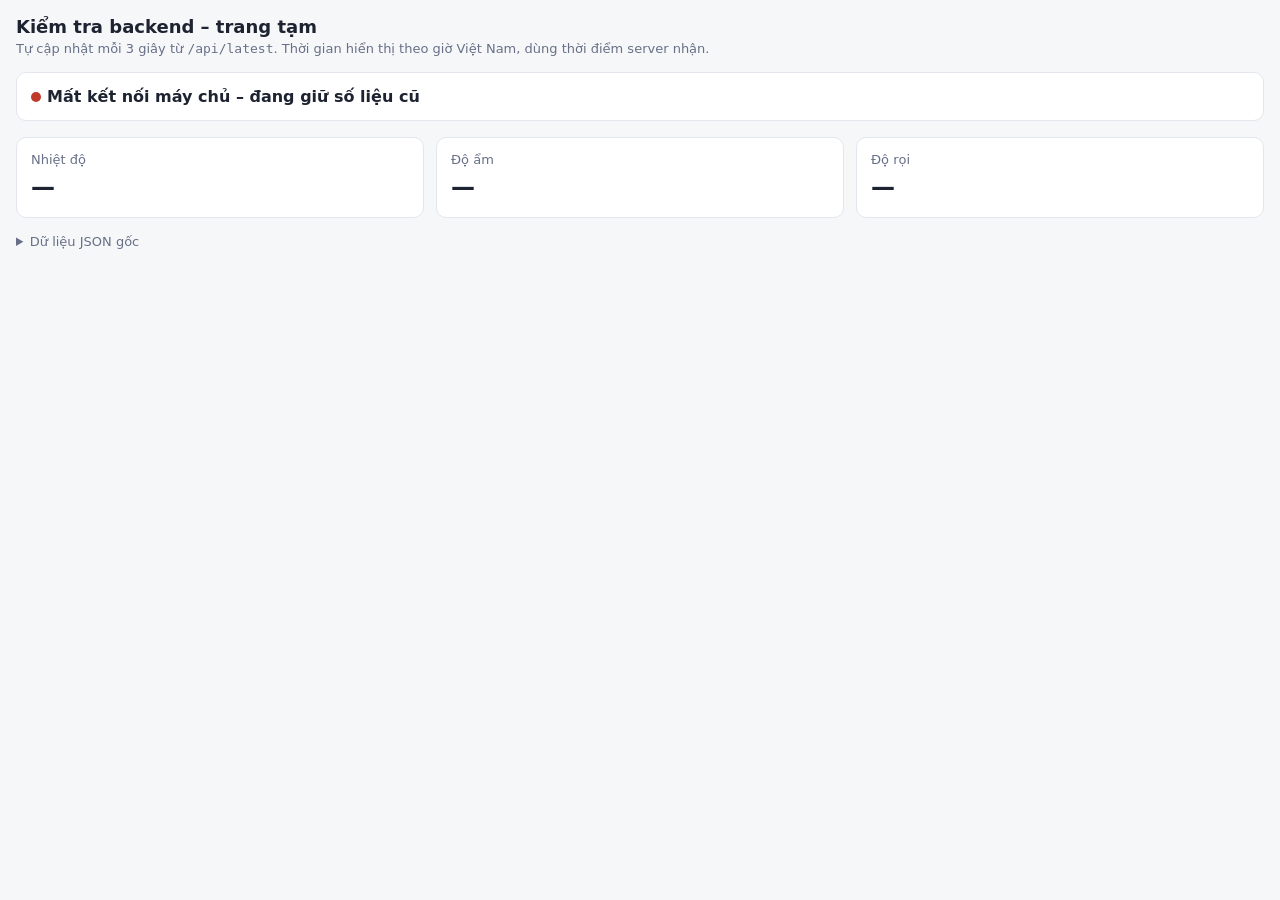
==== frontend/index.html @ 9804eb58 "Backend tuần 1: FastAPI + SQLite, API v1, thiết bị giả lập, test" ====
<!doctype html>
<html lang="vi">
<head>
<meta charset="utf-8">
<meta name="viewport" content="width=device-width, initial-scale=1">
<title>Kiểm tra backend</title>
<!-- TRANG TẠM do TV2 viết để thử API trên điện thoại (Ngày 6–7).
     TV3 thay toàn bộ thư mục frontend/ bằng giao diện chính thức. -->
<style>
  :root { --bg:#f6f7f9; --card:#fff; --ink:#1d2330; --muted:#677087; --ok:#1f8a4c; --bad:#c0392b; --line:#e3e6ec; }
  @media (prefers-color-scheme: dark) {
    :root { --bg:#14171d; --card:#1d222b; --ink:#e8ebf1; --muted:#9aa3b5; --line:#2c333f; }
  }
  * { box-sizing: border-box; }
  body { margin:0; padding:16px; font-family:system-ui,-apple-system,"Segoe UI",sans-serif; background:var(--bg); color:var(--ink); }
  h1 { font-size:18px; margin:0 0 4px; }
  .muted { color:var(--muted); font-size:13px; }
  .grid { display:grid; grid-template-columns:repeat(auto-fit,minmax(150px,1fr)); gap:12px; margin:16px 0; }
  .card { background:var(--card); border:1px solid var(--line); border-radius:10px; padding:14px; }
  .val { font-size:24px; white-space:nowrap; font-weight:600; margin:6px 0 2px; font-variant-numeric:tabular-nums; }
  .flag { font-size:12px; color:var(--muted); }
  .flag.bad { color:var(--bad); }
  .dot { display:inline-block; width:10px; height:10px; border-radius:50%; background:var(--muted); margin-right:6px; }
  .dot.on { background:var(--ok); } .dot.off { background:var(--bad); }
  pre { background:var(--card); border:1px solid var(--line); border-radius:10px; padding:12px; overflow:auto; font-size:12px; }
</style>
</head>
<body>
  <h1>Kiểm tra backend – trang tạm</h1>
  <div class="muted">Tự cập nhật mỗi 3 giây từ <code>/api/latest</code>. Thời gian hiển thị theo giờ Việt Nam, dùng thời điểm server nhận.</div>

  <div class="card" style="margin-top:16px">
    <span id="dot" class="dot"></span><strong id="status">Đang kết nối…</strong>
    <div class="muted" id="seen"></div>
  </div>

  <div class="grid">
    <div class="card"><div class="muted">Nhiệt độ</div><div class="val" id="t">—</div><div class="flag" id="tf"></div></div>
    <div class="card"><div class="muted">Độ ẩm</div><div class="val" id="h">—</div><div class="flag" id="hf"></div></div>
    <div class="card"><div class="muted">Độ rọi</div><div class="val" id="l">—</div><div class="flag" id="lf"></div></div>
  </div>

  <details><summary class="muted">Dữ liệu JSON gốc</summary><pre id="raw"></pre></details>

<script>
const fmtTime = iso => iso ? new Date(iso).toLocaleString("vi-VN", { timeZone: "Asia/Ho_Chi_Minh" }) : "—";
const show = (id, v, unit, flag) => {
  document.getElementById(id).textContent = v === null || v === undefined ? "—" : `${v} ${unit}`;
  const f = document.getElementById(id + "f");
  f.textContent = flag ? `cờ: ${flag}` : "";
  f.className = "flag" + (flag && flag !== "ok" ? " bad" : "");
};

async function refresh() {
  const dot = document.getElementById("dot"), status = document.getElementById("status");
  try {
    const res = await fetch("/api/latest", { cache: "no-store" });
    const data = await res.json();
    document.getElementById("raw").textContent = JSON.stringify(data, null, 2);
    const d = data.device, m = data.measurement;
    if (!d) { status.textContent = "Chưa có thiết bị nào gửi dữ liệu"; dot.className = "dot"; return; }
    dot.className = "dot " + (d.online ? "on" : "off");
    status.textContent = `${d.device_id}: ${d.online ? "online" : "OFFLINE"}`;
    document.getElementById("seen").textContent =
      `Nhận lần cuối ${fmtTime(d.last_seen_at)} (${d.seconds_since_last} s trước) · cấu hình v${data.config.version}, thiết bị đang dùng v${data.config.applied_version ?? "?"}`;
    if (m) {
      show("t", m.temperature, "°C", m.flags.temperature);
      show("h", m.humidity, "%RH", m.flags.humidity);
      show("l", m.lux, "lux", m.flags.lux);
    }
  } catch (e) {
    dot.className = "dot off";
    status.textContent = "Mất kết nối máy chủ – đang giữ số liệu cũ";
  }
}
refresh();
setInterval(refresh, 3000);
</script>
</body>
</html>
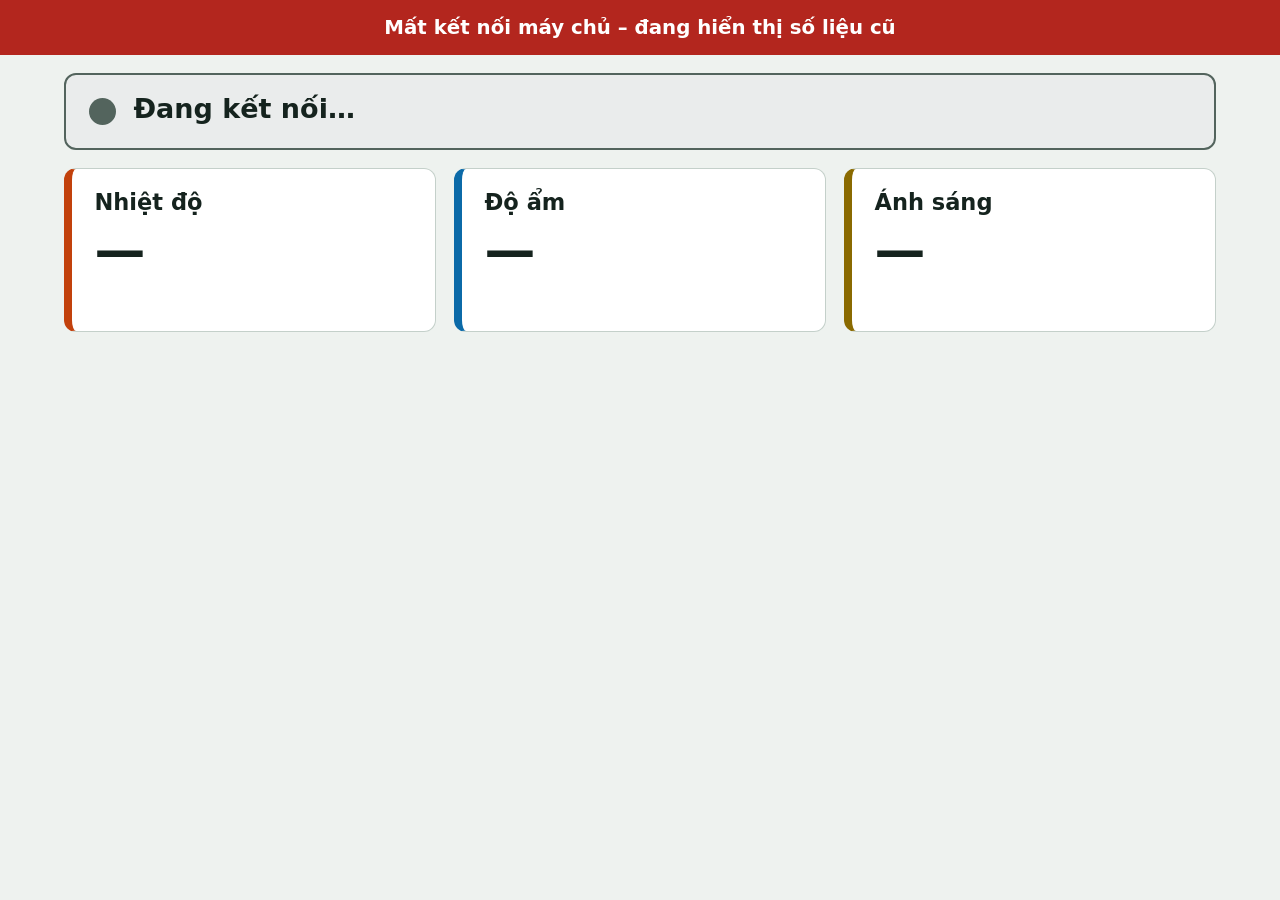
==== commit 4ff3a9cf: "fe: thêm style.css, app.js, thư mục vendor và tạo mới index.html" ====
--- a/frontend/index.html
+++ b/frontend/index.html
@@ -1,80 +1,28 @@
 <!doctype html>
 <html lang="vi">
 <head>
-<meta charset="utf-8">
-<meta name="viewport" content="width=device-width, initial-scale=1">
-<title>Kiểm tra backend</title>
-<!-- TRANG TẠM do TV2 viết để thử API trên điện thoại (Ngày 6–7).
-     TV3 thay toàn bộ thư mục frontend/ bằng giao diện chính thức. -->
-<style>
-  :root { --bg:#f6f7f9; --card:#fff; --ink:#1d2330; --muted:#677087; --ok:#1f8a4c; --bad:#c0392b; --line:#e3e6ec; }
-  @media (prefers-color-scheme: dark) {
-    :root { --bg:#14171d; --card:#1d222b; --ink:#e8ebf1; --muted:#9aa3b5; --line:#2c333f; }
-  }
-  * { box-sizing: border-box; }
-  body { margin:0; padding:16px; font-family:system-ui,-apple-system,"Segoe UI",sans-serif; background:var(--bg); color:var(--ink); }
-  h1 { font-size:18px; margin:0 0 4px; }
-  .muted { color:var(--muted); font-size:13px; }
-  .grid { display:grid; grid-template-columns:repeat(auto-fit,minmax(150px,1fr)); gap:12px; margin:16px 0; }
-  .card { background:var(--card); border:1px solid var(--line); border-radius:10px; padding:14px; }
-  .val { font-size:24px; white-space:nowrap; font-weight:600; margin:6px 0 2px; font-variant-numeric:tabular-nums; }
-  .flag { font-size:12px; color:var(--muted); }
-  .flag.bad { color:var(--bad); }
-  .dot { display:inline-block; width:10px; height:10px; border-radius:50%; background:var(--muted); margin-right:6px; }
-  .dot.on { background:var(--ok); } .dot.off { background:var(--bad); }
-  pre { background:var(--card); border:1px solid var(--line); border-radius:10px; padding:12px; overflow:auto; font-size:12px; }
-</style>
+  <meta charset="utf-8">
+  <meta name="viewport" content="width=device-width, initial-scale=1">
+  <title>Giám sát phòng học</title>
+  <link rel="stylesheet" href="css/style.css">
 </head>
 <body>
-  <h1>Kiểm tra backend – trang tạm</h1>
-  <div class="muted">Tự cập nhật mỗi 3 giây từ <code>/api/latest</code>. Thời gian hiển thị theo giờ Việt Nam, dùng thời điểm server nhận.</div>
+  <div id="server-banner" hidden>Mất kết nối máy chủ – đang hiển thị số liệu cũ</div>
 
-  <div class="card" style="margin-top:16px">
-    <span id="dot" class="dot"></span><strong id="status">Đang kết nối…</strong>
-    <div class="muted" id="seen"></div>
-  </div>
+  <section id="device">
+    <span id="device-dot"></span>
+    <strong id="device-status">Đang kết nối…</strong>
+    <small id="device-seen"></small>
+  </section>
 
-  <div class="grid">
-    <div class="card"><div class="muted">Nhiệt độ</div><div class="val" id="t">—</div><div class="flag" id="tf"></div></div>
-    <div class="card"><div class="muted">Độ ẩm</div><div class="val" id="h">—</div><div class="flag" id="hf"></div></div>
-    <div class="card"><div class="muted">Độ rọi</div><div class="val" id="l">—</div><div class="flag" id="lf"></div></div>
-  </div>
+  <section id="cards">
+    <article class="card" data-param="temperature"><h2>Nhiệt độ</h2><p class="value">—</p><p class="flag"></p></article>
+    <article class="card" data-param="humidity"><h2>Độ ẩm</h2><p class="value">—</p><p class="flag"></p></article>
+    <article class="card" data-param="lux"><h2>Ánh sáng</h2><p class="value">—</p><p class="flag"></p></article>
+  </section>
 
-  <details><summary class="muted">Dữ liệu JSON gốc</summary><pre id="raw"></pre></details>
+  <!-- Tuần 2: biểu đồ, cảnh báo, cài đặt ngưỡng -->
 
-<script>
-const fmtTime = iso => iso ? new Date(iso).toLocaleString("vi-VN", { timeZone: "Asia/Ho_Chi_Minh" }) : "—";
-const show = (id, v, unit, flag) => {
-  document.getElementById(id).textContent = v === null || v === undefined ? "—" : `${v} ${unit}`;
-  const f = document.getElementById(id + "f");
-  f.textContent = flag ? `cờ: ${flag}` : "";
-  f.className = "flag" + (flag && flag !== "ok" ? " bad" : "");
-};
-
-async function refresh() {
-  const dot = document.getElementById("dot"), status = document.getElementById("status");
-  try {
-    const res = await fetch("/api/latest", { cache: "no-store" });
-    const data = await res.json();
-    document.getElementById("raw").textContent = JSON.stringify(data, null, 2);
-    const d = data.device, m = data.measurement;
-    if (!d) { status.textContent = "Chưa có thiết bị nào gửi dữ liệu"; dot.className = "dot"; return; }
-    dot.className = "dot " + (d.online ? "on" : "off");
-    status.textContent = `${d.device_id}: ${d.online ? "online" : "OFFLINE"}`;
-    document.getElementById("seen").textContent =
-      `Nhận lần cuối ${fmtTime(d.last_seen_at)} (${d.seconds_since_last} s trước) · cấu hình v${data.config.version}, thiết bị đang dùng v${data.config.applied_version ?? "?"}`;
-    if (m) {
-      show("t", m.temperature, "°C", m.flags.temperature);
-      show("h", m.humidity, "%RH", m.flags.humidity);
-      show("l", m.lux, "lux", m.flags.lux);
-    }
-  } catch (e) {
-    dot.className = "dot off";
-    status.textContent = "Mất kết nối máy chủ – đang giữ số liệu cũ";
-  }
-}
-refresh();
-setInterval(refresh, 3000);
-</script>
+  <script src="js/app.js"></script>
 </body>
-</html>
+</html>
--- a/frontend/css/style.css
+++ b/frontend/css/style.css
@@ -0,0 +1,204 @@
+/* css/style.css
+   Khớp với index.html + js/app.js:
+   #server-banner  (thuộc tính hidden do JS bật/tắt)
+   #device > #device-dot (class online | offline), #device-status, #device-seen
+   #cards (class is-stale khi thiết bị offline) > .card[data-param] > h2, .value, .flag
+   .card.is-bad khi cờ chất lượng khác ok.
+   Chỉ dùng font hệ thống: trang chạy trong Wi-Fi nội bộ, có thể không có Internet. */
+
+:root {
+  color-scheme: light dark;
+
+  --bg: #eef2ef;
+  --surface: #ffffff;
+  --ink: #15231e;
+  --muted: #475a52;
+  --line: #c4d0ca;
+
+  --idle: #53645d;
+  --online: #17703f;
+  --offline: #8f5600;
+  --fault: #8f5600;
+
+  --banner-bg: #b3261e;
+  --banner-ink: #ffffff;
+
+  --temperature: #c2410c;
+  --humidity: #0b6aa8;
+  --lux: #8a6a00;
+}
+
+@media (prefers-color-scheme: dark) {
+  :root {
+    --bg: #0f1a16;
+    --surface: #172620;
+    --ink: #e8f0ec;
+    --muted: #a5b6ae;
+    --line: #2c3f37;
+
+    --idle: #9fb0a8;
+    --online: #4ade80;
+    --offline: #f2b84b;
+    --fault: #f2b84b;
+
+    --banner-bg: #ff8a80;
+    --banner-ink: #2b0b09;
+
+    --temperature: #fb923c;
+    --humidity: #5bb4f0;
+    --lux: #e6c14a;
+  }
+}
+
+*,
+*::before,
+*::after {
+  box-sizing: border-box;
+}
+
+/* Cần dòng này vì #server-banner có display riêng bên dưới */
+[hidden] {
+  display: none !important;
+}
+
+html {
+  font-size: 18px;
+  -webkit-text-size-adjust: 100%;
+}
+
+body {
+  margin: 0;
+  padding-bottom: 1.5rem;
+  background: var(--bg);
+  color: var(--ink);
+  font-family: system-ui, -apple-system, "Segoe UI", Roboto, "Helvetica Neue", Arial, sans-serif;
+  line-height: 1.4;
+}
+
+/* ---------- Banner mất kết nối máy chủ ---------- */
+
+#server-banner {
+  position: sticky;
+  top: 0;
+  z-index: 10;
+  padding: 0.75rem 1rem;
+  background: var(--banner-bg);
+  color: var(--banner-ink);
+  font-size: 1.1rem;
+  font-weight: 700;
+  text-align: center;
+}
+
+/* ---------- Thẻ trạng thái thiết bị ---------- */
+
+#device {
+  --state: var(--idle);
+  display: grid;
+  grid-template-columns: auto 1fr;
+  align-items: center;
+  column-gap: 1rem;
+  row-gap: 0.25rem;
+  width: min(100% - 2rem, 64rem);
+  margin: 1rem auto 0;
+  padding: 1rem 1.25rem;
+  border: 2px solid var(--state);
+  border-radius: 12px;
+  background: color-mix(in srgb, var(--state) 12%, var(--surface));
+}
+
+#device:has(#device-dot.online)  { --state: var(--online); }
+#device:has(#device-dot.offline) { --state: var(--offline); }
+
+#device-dot {
+  grid-row: 1 / span 2;
+  width: 1.5rem;
+  height: 1.5rem;
+  border-radius: 50%;
+  background: var(--idle);
+}
+
+#device-dot.online  { background: var(--online); }
+#device-dot.offline { background: var(--offline); }
+
+#device-status {
+  font-size: 1.5rem;
+  line-height: 1.2;
+}
+
+#device-seen {
+  display: block;
+  font-size: 1rem;
+  color: var(--muted);
+}
+
+#device-seen:empty {
+  display: none;
+}
+
+/* ---------- Ba thẻ số đo ---------- */
+
+#cards {
+  display: grid;
+  gap: 1rem;
+  width: min(100% - 2rem, 64rem);
+  margin: 1rem auto 0;
+}
+
+@media (min-width: 720px) {
+  #cards {
+    grid-template-columns: repeat(3, 1fr);
+  }
+}
+
+.card {
+  --accent: var(--ink);
+  container-type: inline-size; /* để cỡ chữ số đo co theo bề rộng thẻ */
+  padding: 1rem 1.25rem;
+  border: 1px solid var(--line);
+  border-left: 8px solid var(--accent);
+  border-radius: 12px;
+  background: var(--surface);
+}
+
+.card[data-param="temperature"] { --accent: var(--temperature); }
+.card[data-param="humidity"]    { --accent: var(--humidity); }
+.card[data-param="lux"]         { --accent: var(--lux); }
+
+.card h2 {
+  margin: 0;
+  font-size: 1.25rem;
+  font-weight: 600;
+}
+
+/* app.js ghi cả số lẫn đơn vị vào .value ("28.4 °C", "65.3 %RH", "412.0 lux").
+   Chuỗi dài nhất ("65535.0 lux") vẫn nằm vừa một dòng trong thẻ. */
+.card .value {
+  margin: 0.25rem 0 0;
+  font-size: clamp(2rem, 16cqi, 4rem);
+  font-weight: 700;
+  line-height: 1.1;
+  font-variant-numeric: tabular-nums;
+  overflow-wrap: anywhere;
+}
+
+/* Luôn chừa chỗ một dòng để thẻ không nhảy khi cờ lỗi xuất hiện */
+.card .flag {
+  min-height: 1.4em;
+  margin: 0.5rem 0 0;
+  font-size: 1rem;
+  font-weight: 700;
+  color: var(--fault);
+}
+
+/* Cờ chất lượng khác ok: viền nét đứt + chữ đậm, không chỉ dựa vào màu */
+.card.is-bad {
+  border-style: dashed;
+  border-color: var(--fault);
+  border-left-style: solid;
+  border-left-color: var(--accent);
+}
+
+/* Thiết bị offline: vẫn hiện số cũ nhưng làm mờ để không bị hiểu là số mới */
+#cards.is-stale .value {
+  opacity: 0.55;
+}
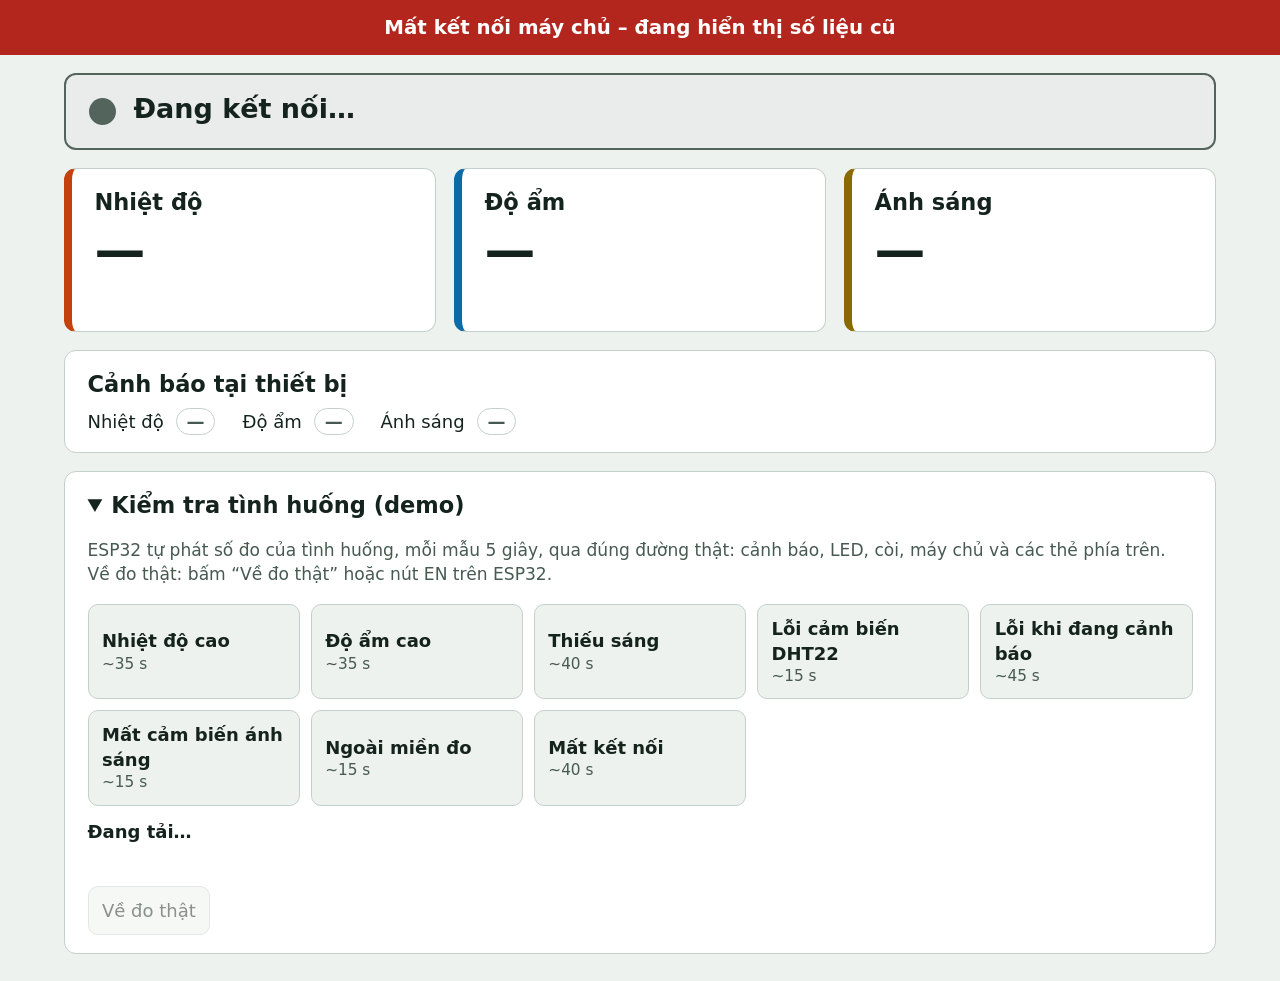
==== commit 0b1839d7: "Chế độ demo bấm từ website + BH1750 thật + chẩn đoán I2C Chế độ demo để trình bày (API v1.1, docs/ap" ====
--- a/frontend/index.html
+++ b/frontend/index.html
@@ -21,8 +21,28 @@
     <article class="card" data-param="lux"><h2>Ánh sáng</h2><p class="value">—</p><p class="flag"></p></article>
   </section>
 
+  <!-- Cảnh báo tại thiết bị (LED/còi) + chế độ demo để trình bày – js/demo.js, API v1.1 -->
+  <section id="demo">
+    <div id="demo-alerts">
+      <h2>Cảnh báo tại thiết bị</h2>
+      <p data-param="temperature">Nhiệt độ <span class="state">—</span></p>
+      <p data-param="humidity">Độ ẩm <span class="state">—</span></p>
+      <p data-param="light">Ánh sáng <span class="state">—</span></p>
+    </div>
+    <details id="demo-panel" open>
+      <summary>Kiểm tra tình huống (demo)</summary>
+      <p class="hint">ESP32 tự phát số đo của tình huống, mỗi mẫu 5 giây, qua đúng đường thật: cảnh báo, LED, còi, máy chủ và các thẻ phía trên. Về đo thật: bấm “Về đo thật” hoặc nút EN trên ESP32.</p>
+      <div id="demo-buttons"></div>
+      <p id="demo-status" aria-live="polite">Đang tải…</p>
+      <progress id="demo-progress" hidden></progress>
+      <p id="demo-step"></p>
+      <button type="button" id="demo-stop" disabled>Về đo thật</button>
+    </details>
+  </section>
+
   <!-- Tuần 2: biểu đồ, cảnh báo, cài đặt ngưỡng -->
 
   <script src="js/app.js"></script>
+  <script src="js/demo.js"></script>
 </body>
 </html>
--- a/frontend/css/style.css
+++ b/frontend/css/style.css
@@ -201,4 +201,120 @@
 /* Thiết bị offline: vẫn hiện số cũ nhưng làm mờ để không bị hiểu là số mới */
 #cards.is-stale .value {
   opacity: 0.55;
+}
+
+/* ---------- Cảnh báo tại thiết bị + kiểm tra tình huống (js/demo.js) ---------- */
+
+#demo {
+  display: grid;
+  gap: 1rem;
+  width: min(100% - 2rem, 64rem);
+  margin: 1rem auto 0;
+}
+
+#demo-alerts,
+#demo-panel {
+  padding: 1rem 1.25rem;
+  border: 1px solid var(--line);
+  border-radius: 12px;
+  background: var(--surface);
+}
+
+#demo-alerts {
+  display: flex;
+  flex-wrap: wrap;
+  align-items: baseline;
+  gap: 0.5rem 1.5rem;
+}
+
+#demo-alerts h2 {
+  flex-basis: 100%;
+  margin: 0;
+  font-size: 1.25rem;
+  font-weight: 600;
+}
+
+#demo-alerts p {
+  margin: 0;
+}
+
+#demo-alerts .state {
+  margin-left: 0.35rem;
+  padding: 0.1rem 0.55rem;
+  border: 1px solid var(--line);
+  border-radius: 999px;
+  font-weight: 700;
+  color: var(--muted);
+}
+
+#demo-alerts .state.ok      { color: var(--online); border-color: var(--online); }
+#demo-alerts .state.active  { color: var(--banner-ink); background: var(--banner-bg); border-color: var(--banner-bg); }
+#demo-alerts .state.unknown { color: var(--fault); border-color: var(--fault); border-style: dashed; }
+
+#demo-panel summary {
+  font-size: 1.25rem;
+  font-weight: 600;
+  cursor: pointer;
+}
+
+#demo-panel .hint,
+#demo-step {
+  color: var(--muted);
+  font-size: 0.95rem;
+}
+
+#demo-buttons {
+  display: grid;
+  grid-template-columns: repeat(auto-fill, minmax(11rem, 1fr));
+  gap: 0.6rem;
+  margin: 0.75rem 0;
+}
+
+#demo-buttons button,
+#demo-stop {
+  padding: 0.6rem 0.75rem;
+  border: 1px solid var(--line);
+  border-radius: 10px;
+  background: var(--bg);
+  color: var(--ink);
+  font: inherit;
+  text-align: left;
+  cursor: pointer;
+}
+
+#demo-buttons button small {
+  display: block;
+  color: var(--muted);
+  font-size: 0.85rem;
+}
+
+#demo-buttons button:hover,
+#demo-stop:hover:not(:disabled) {
+  border-color: var(--ink);
+}
+
+#demo-buttons button.is-running {
+  border: 2px solid var(--online);
+  background: color-mix(in srgb, var(--online) 14%, var(--surface));
+}
+
+#demo-status {
+  margin: 0.5rem 0 0.25rem;
+  font-weight: 700;
+}
+
+#demo-progress {
+  width: 100%;
+  height: 0.6rem;
+  accent-color: var(--online);
+}
+
+#demo-step {
+  min-height: 1.4em;
+  margin: 0.25rem 0 0.75rem;
+}
+
+#demo-stop:disabled {
+  opacity: 0.5;
+  cursor: default;
 }
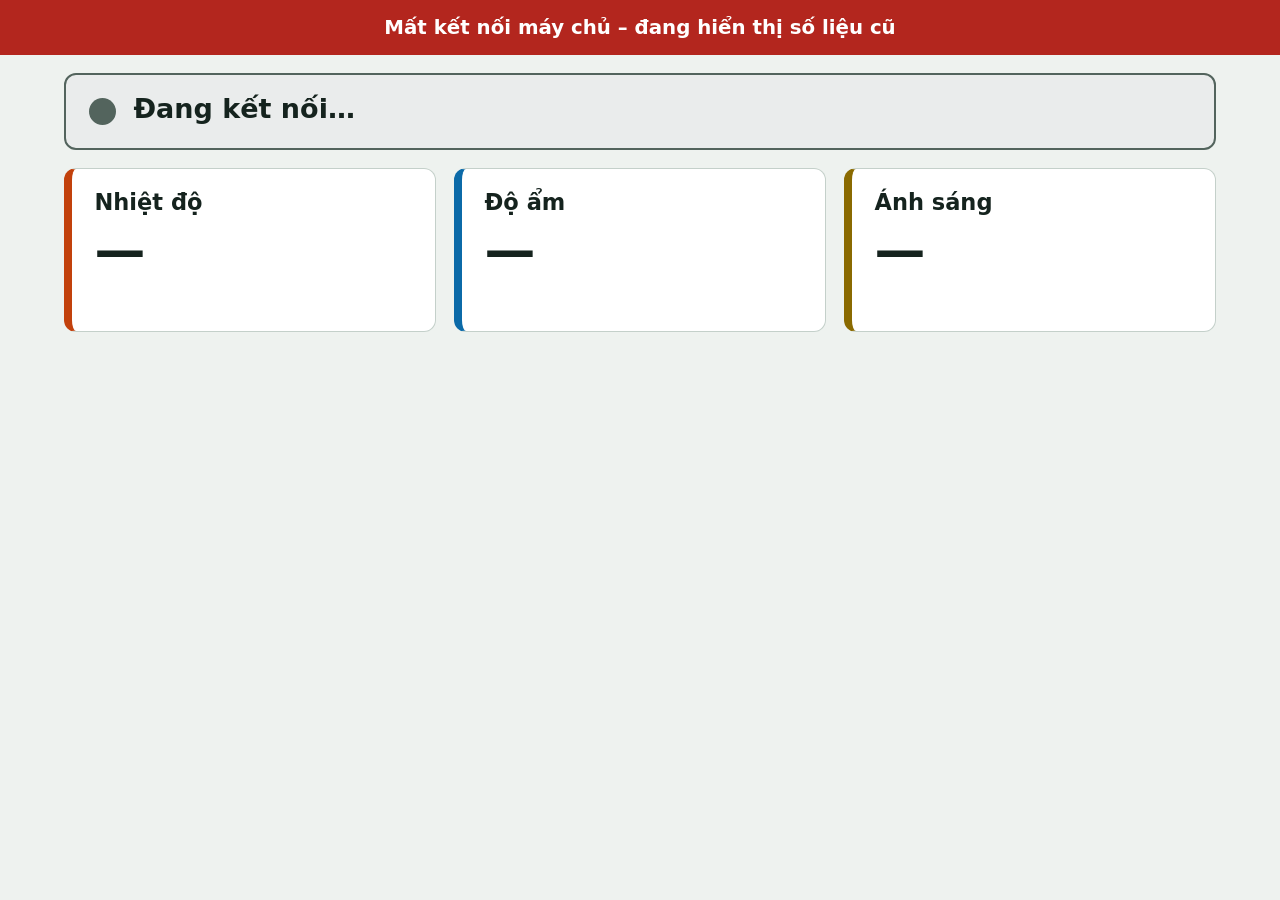
==== commit 2d103d74: "Merge pull request #1 from nkha2612/fe Fe" ====
--- a/frontend/index.html
+++ b/frontend/index.html
@@ -21,28 +21,8 @@
     <article class="card" data-param="lux"><h2>Ánh sáng</h2><p class="value">—</p><p class="flag"></p></article>
   </section>
 
-  <!-- Cảnh báo tại thiết bị (LED/còi) + chế độ demo để trình bày – js/demo.js, API v1.1 -->
-  <section id="demo">
-    <div id="demo-alerts">
-      <h2>Cảnh báo tại thiết bị</h2>
-      <p data-param="temperature">Nhiệt độ <span class="state">—</span></p>
-      <p data-param="humidity">Độ ẩm <span class="state">—</span></p>
-      <p data-param="light">Ánh sáng <span class="state">—</span></p>
-    </div>
-    <details id="demo-panel" open>
-      <summary>Kiểm tra tình huống (demo)</summary>
-      <p class="hint">ESP32 tự phát số đo của tình huống, mỗi mẫu 5 giây, qua đúng đường thật: cảnh báo, LED, còi, máy chủ và các thẻ phía trên. Về đo thật: bấm “Về đo thật” hoặc nút EN trên ESP32.</p>
-      <div id="demo-buttons"></div>
-      <p id="demo-status" aria-live="polite">Đang tải…</p>
-      <progress id="demo-progress" hidden></progress>
-      <p id="demo-step"></p>
-      <button type="button" id="demo-stop" disabled>Về đo thật</button>
-    </details>
-  </section>
-
   <!-- Tuần 2: biểu đồ, cảnh báo, cài đặt ngưỡng -->
 
   <script src="js/app.js"></script>
-  <script src="js/demo.js"></script>
 </body>
 </html>
--- a/frontend/css/style.css
+++ b/frontend/css/style.css
@@ -201,120 +201,4 @@
 /* Thiết bị offline: vẫn hiện số cũ nhưng làm mờ để không bị hiểu là số mới */
 #cards.is-stale .value {
   opacity: 0.55;
-}
-
-/* ---------- Cảnh báo tại thiết bị + kiểm tra tình huống (js/demo.js) ---------- */
-
-#demo {
-  display: grid;
-  gap: 1rem;
-  width: min(100% - 2rem, 64rem);
-  margin: 1rem auto 0;
-}
-
-#demo-alerts,
-#demo-panel {
-  padding: 1rem 1.25rem;
-  border: 1px solid var(--line);
-  border-radius: 12px;
-  background: var(--surface);
-}
-
-#demo-alerts {
-  display: flex;
-  flex-wrap: wrap;
-  align-items: baseline;
-  gap: 0.5rem 1.5rem;
-}
-
-#demo-alerts h2 {
-  flex-basis: 100%;
-  margin: 0;
-  font-size: 1.25rem;
-  font-weight: 600;
-}
-
-#demo-alerts p {
-  margin: 0;
-}
-
-#demo-alerts .state {
-  margin-left: 0.35rem;
-  padding: 0.1rem 0.55rem;
-  border: 1px solid var(--line);
-  border-radius: 999px;
-  font-weight: 700;
-  color: var(--muted);
-}
-
-#demo-alerts .state.ok      { color: var(--online); border-color: var(--online); }
-#demo-alerts .state.active  { color: var(--banner-ink); background: var(--banner-bg); border-color: var(--banner-bg); }
-#demo-alerts .state.unknown { color: var(--fault); border-color: var(--fault); border-style: dashed; }
-
-#demo-panel summary {
-  font-size: 1.25rem;
-  font-weight: 600;
-  cursor: pointer;
-}
-
-#demo-panel .hint,
-#demo-step {
-  color: var(--muted);
-  font-size: 0.95rem;
-}
-
-#demo-buttons {
-  display: grid;
-  grid-template-columns: repeat(auto-fill, minmax(11rem, 1fr));
-  gap: 0.6rem;
-  margin: 0.75rem 0;
-}
-
-#demo-buttons button,
-#demo-stop {
-  padding: 0.6rem 0.75rem;
-  border: 1px solid var(--line);
-  border-radius: 10px;
-  background: var(--bg);
-  color: var(--ink);
-  font: inherit;
-  text-align: left;
-  cursor: pointer;
-}
-
-#demo-buttons button small {
-  display: block;
-  color: var(--muted);
-  font-size: 0.85rem;
-}
-
-#demo-buttons button:hover,
-#demo-stop:hover:not(:disabled) {
-  border-color: var(--ink);
-}
-
-#demo-buttons button.is-running {
-  border: 2px solid var(--online);
-  background: color-mix(in srgb, var(--online) 14%, var(--surface));
-}
-
-#demo-status {
-  margin: 0.5rem 0 0.25rem;
-  font-weight: 700;
-}
-
-#demo-progress {
-  width: 100%;
-  height: 0.6rem;
-  accent-color: var(--online);
-}
-
-#demo-step {
-  min-height: 1.4em;
-  margin: 0.25rem 0 0.75rem;
-}
-
-#demo-stop:disabled {
-  opacity: 0.5;
-  cursor: default;
 }
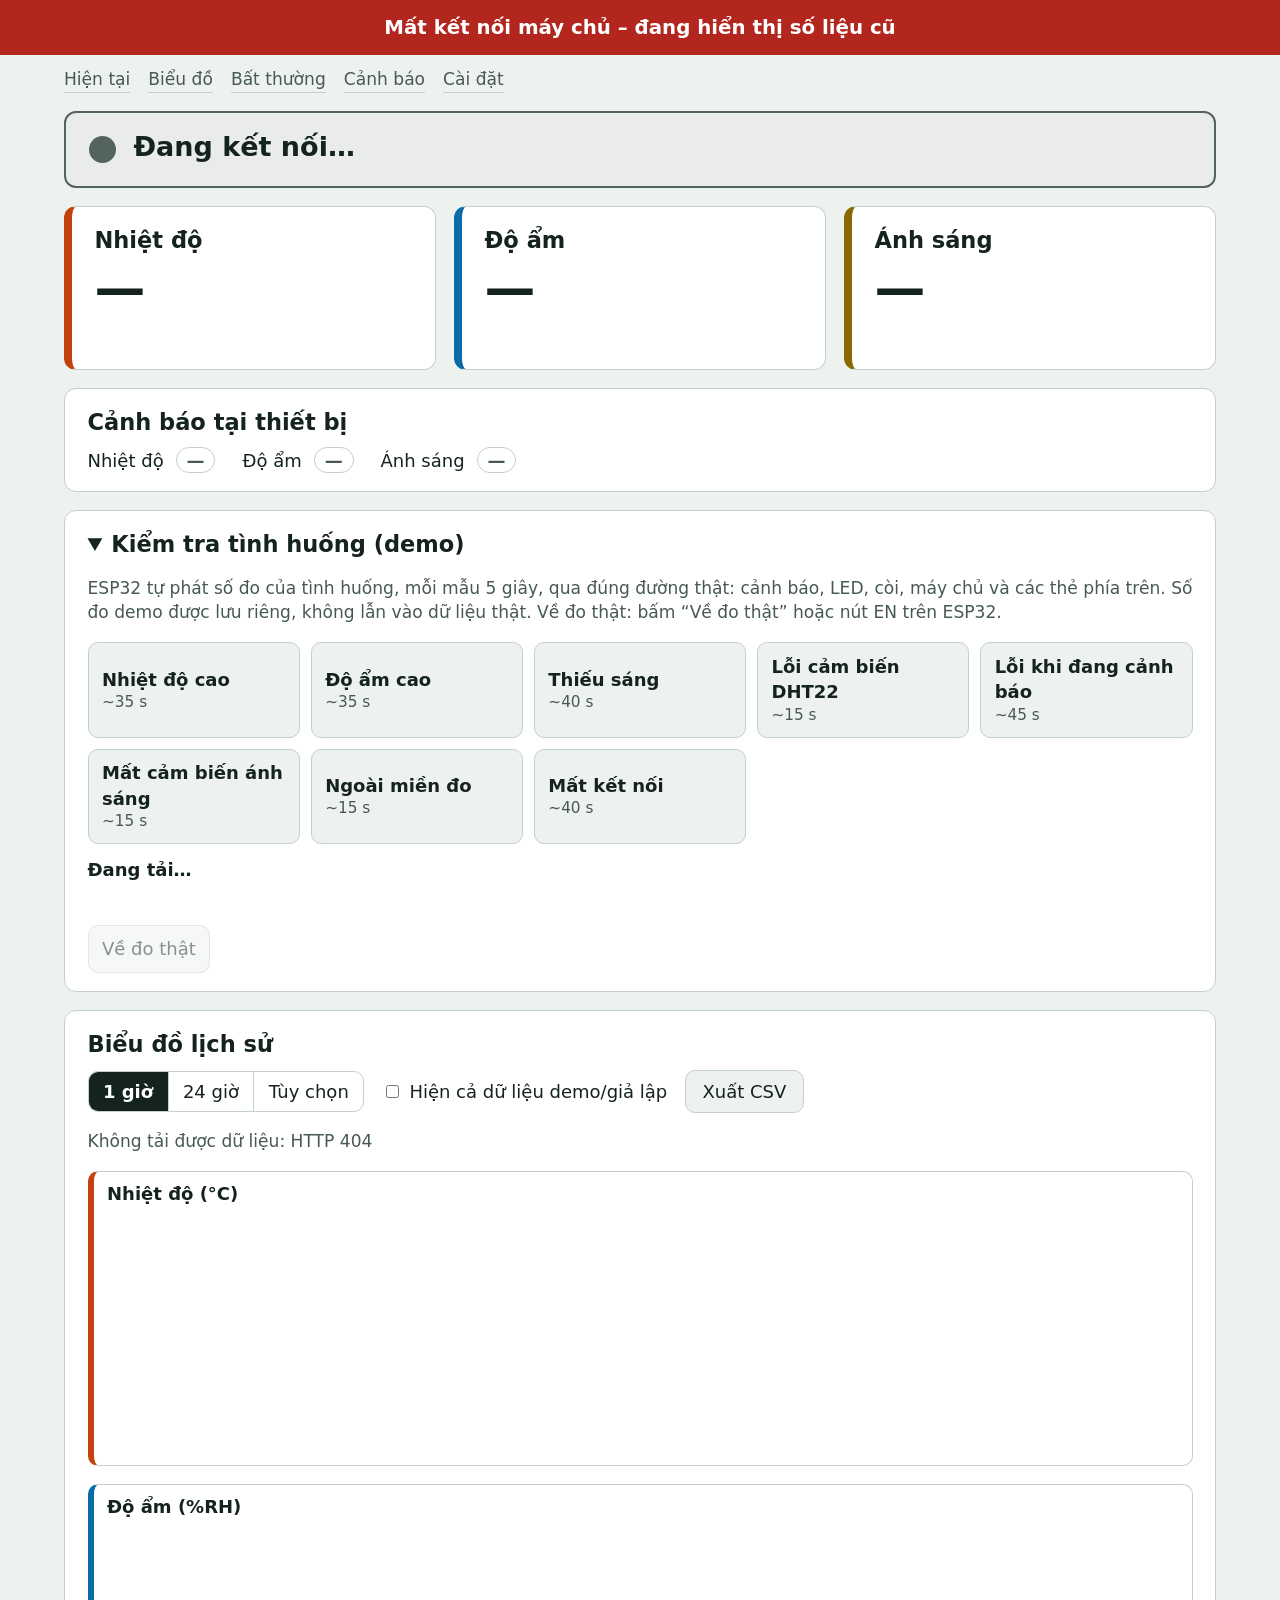
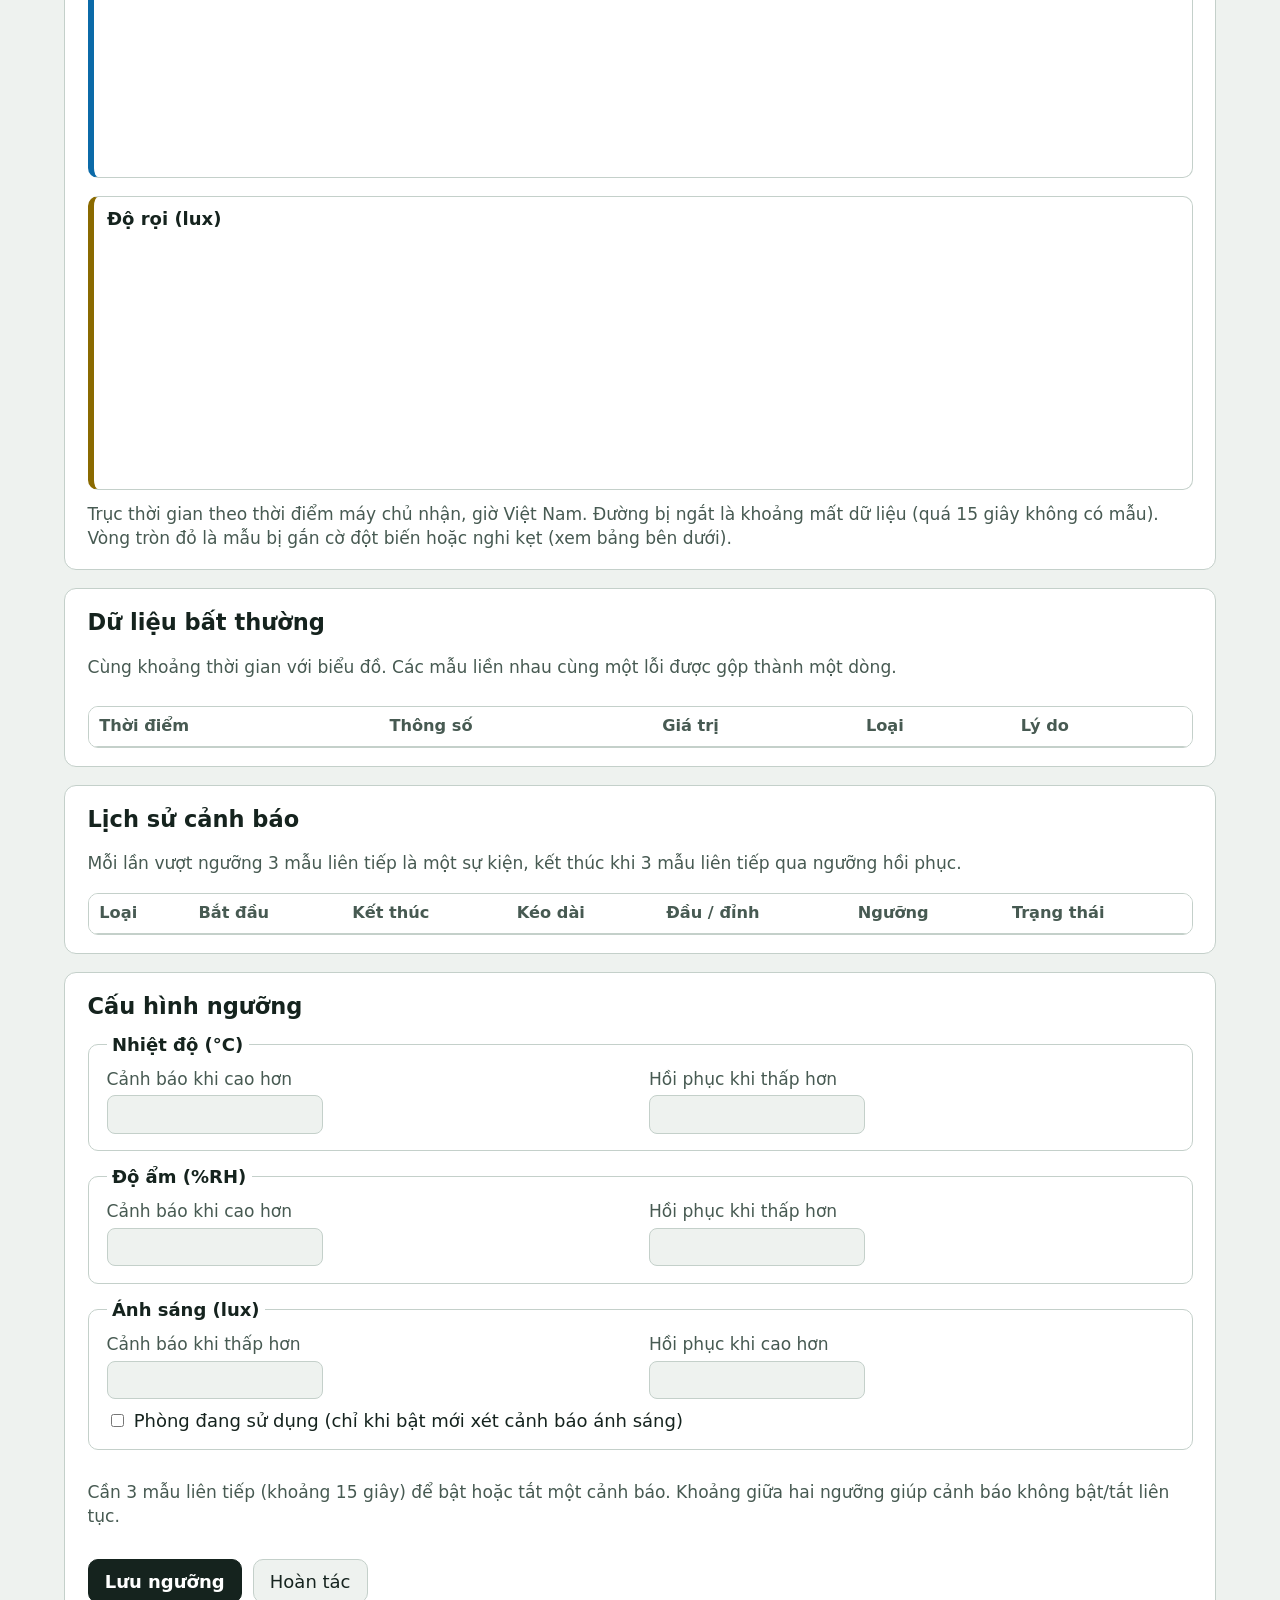
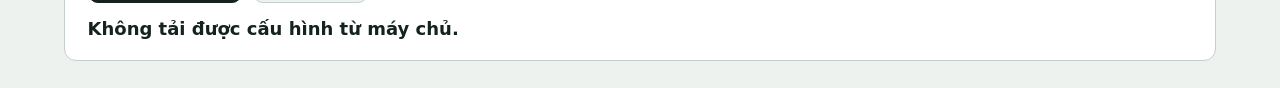
==== commit 9a6555af: "Website v1.2: biểu đồ, bất thường, lịch sử cảnh báo, cấu hình ngưỡng, xuất CSV - js/history.js: 3 bi" ====
--- a/frontend/index.html
+++ b/frontend/index.html
@@ -9,10 +9,25 @@
 <body>
   <div id="server-banner" hidden>Mất kết nối máy chủ – đang hiển thị số liệu cũ</div>
 
+  <nav id="jump" aria-label="Các mục">
+    <a href="#device">Hiện tại</a>
+    <a href="#history">Biểu đồ</a>
+    <a href="#anomalies">Bất thường</a>
+    <a href="#alerts">Cảnh báo</a>
+    <a href="#settings">Cài đặt</a>
+  </nav>
+
   <section id="device">
     <span id="device-dot"></span>
     <strong id="device-status">Đang kết nối…</strong>
     <small id="device-seen"></small>
+    <span id="source-badge" hidden></span>
+  </section>
+
+  <!-- Sự kiện cảnh báo đang mở trên máy chủ (CN05) – js/app.js -->
+  <section id="open-alerts" aria-live="polite" hidden>
+    <h2>Đang cảnh báo</h2>
+    <ul></ul>
   </section>
 
   <section id="cards">
@@ -21,8 +36,109 @@
     <article class="card" data-param="lux"><h2>Ánh sáng</h2><p class="value">—</p><p class="flag"></p></article>
   </section>
 
-  <!-- Tuần 2: biểu đồ, cảnh báo, cài đặt ngưỡng -->
+  <!-- Cảnh báo tại thiết bị (LED/còi) + chế độ demo để trình bày – js/demo.js, API v1.1 -->
+  <section id="demo">
+    <div id="demo-alerts">
+      <h2>Cảnh báo tại thiết bị</h2>
+      <p data-param="temperature">Nhiệt độ <span class="state">—</span></p>
+      <p data-param="humidity">Độ ẩm <span class="state">—</span></p>
+      <p data-param="light">Ánh sáng <span class="state">—</span></p>
+    </div>
+    <details id="demo-panel" open>
+      <summary>Kiểm tra tình huống (demo)</summary>
+      <p class="hint">ESP32 tự phát số đo của tình huống, mỗi mẫu 5 giây, qua đúng đường thật: cảnh báo, LED, còi, máy chủ và các thẻ phía trên. Số đo demo được lưu riêng, không lẫn vào dữ liệu thật. Về đo thật: bấm “Về đo thật” hoặc nút EN trên ESP32.</p>
+      <div id="demo-buttons"></div>
+      <p id="demo-status" aria-live="polite">Đang tải…</p>
+      <progress id="demo-progress" hidden></progress>
+      <p id="demo-step"></p>
+      <button type="button" id="demo-stop" disabled>Về đo thật</button>
+    </details>
+  </section>
 
+  <!-- Lịch sử (CN03), dữ liệu bất thường (CN06), sự kiện cảnh báo (CN05), xuất CSV (CN07) – js/history.js -->
+  <section id="history" class="panel">
+    <h2>Biểu đồ lịch sử</h2>
+    <form id="range-form" class="toolbar">
+      <div class="segmented" role="radiogroup" aria-label="Khoảng thời gian">
+        <label><input type="radio" name="range" value="1h" checked> 1 giờ</label>
+        <label><input type="radio" name="range" value="24h"> 24 giờ</label>
+        <label><input type="radio" name="range" value="custom"> Tùy chọn</label>
+      </div>
+      <div id="custom-range" hidden>
+        <label>Từ <input type="datetime-local" id="range-from"></label>
+        <label>Đến <input type="datetime-local" id="range-to"></label>
+        <button type="submit">Xem</button>
+      </div>
+      <label class="check"><input type="checkbox" id="show-all"> Hiện cả dữ liệu demo/giả lập</label>
+      <a id="export-csv" class="button" href="/api/export.csv" download>Xuất CSV</a>
+    </form>
+    <p id="history-info" class="muted" aria-live="polite">Đang tải…</p>
+    <div class="charts">
+      <figure class="chart" data-param="temperature"><figcaption>Nhiệt độ (°C)</figcaption><div class="canvas-box"><canvas></canvas></div></figure>
+      <figure class="chart" data-param="humidity"><figcaption>Độ ẩm (%RH)</figcaption><div class="canvas-box"><canvas></canvas></div></figure>
+      <figure class="chart" data-param="lux"><figcaption>Độ rọi (lux)</figcaption><div class="canvas-box"><canvas></canvas></div></figure>
+    </div>
+    <p class="muted legend-note">Trục thời gian theo thời điểm máy chủ nhận, giờ Việt Nam. Đường bị ngắt là khoảng mất dữ liệu (quá 15 giây không có mẫu). Vòng tròn đỏ là mẫu bị gắn cờ đột biến hoặc nghi kẹt (xem bảng bên dưới).</p>
+  </section>
+
+  <section id="anomalies" class="panel">
+    <h2>Dữ liệu bất thường</h2>
+    <p class="muted">Cùng khoảng thời gian với biểu đồ. Các mẫu liền nhau cùng một lỗi được gộp thành một dòng.</p>
+    <div id="anomaly-summary" class="chips"></div>
+    <div class="table-wrap">
+      <table>
+        <thead><tr><th>Thời điểm</th><th>Thông số</th><th>Giá trị</th><th>Loại</th><th>Lý do</th></tr></thead>
+        <tbody id="anomaly-rows"></tbody>
+      </table>
+    </div>
+  </section>
+
+  <section id="alerts" class="panel">
+    <h2>Lịch sử cảnh báo</h2>
+    <p class="muted">Mỗi lần vượt ngưỡng 3 mẫu liên tiếp là một sự kiện, kết thúc khi 3 mẫu liên tiếp qua ngưỡng hồi phục.</p>
+    <div class="table-wrap">
+      <table>
+        <thead><tr><th>Loại</th><th>Bắt đầu</th><th>Kết thúc</th><th>Kéo dài</th><th>Đầu / đỉnh</th><th>Ngưỡng</th><th>Trạng thái</th></tr></thead>
+        <tbody id="alert-rows"></tbody>
+      </table>
+    </div>
+  </section>
+
+  <!-- Cấu hình ngưỡng (CN04) – js/settings.js -->
+  <section id="settings" class="panel">
+    <h2>Cấu hình ngưỡng</h2>
+    <form id="settings-form" novalidate>
+      <fieldset>
+        <legend>Nhiệt độ (°C)</legend>
+        <label>Cảnh báo khi cao hơn <input type="number" name="temp_high" step="0.1" min="-40" max="80" required></label>
+        <label>Hồi phục khi thấp hơn <input type="number" name="temp_recover" step="0.1" min="-40" max="80" required></label>
+      </fieldset>
+      <fieldset>
+        <legend>Độ ẩm (%RH)</legend>
+        <label>Cảnh báo khi cao hơn <input type="number" name="hum_high" step="0.1" min="0" max="100" required></label>
+        <label>Hồi phục khi thấp hơn <input type="number" name="hum_recover" step="0.1" min="0" max="100" required></label>
+      </fieldset>
+      <fieldset>
+        <legend>Ánh sáng (lux)</legend>
+        <label>Cảnh báo khi thấp hơn <input type="number" name="lux_low" step="1" min="0" max="65535" required></label>
+        <label>Hồi phục khi cao hơn <input type="number" name="lux_recover" step="1" min="0" max="65535" required></label>
+        <label class="check wide"><input type="checkbox" name="light_alert_enabled"> Phòng đang sử dụng (chỉ khi bật mới xét cảnh báo ánh sáng)</label>
+      </fieldset>
+      <p class="muted">Cần 3 mẫu liên tiếp (khoảng 15 giây) để bật hoặc tắt một cảnh báo. Khoảng giữa hai ngưỡng giúp cảnh báo không bật/tắt liên tục.</p>
+      <ul id="settings-errors" class="errors" hidden></ul>
+      <div class="form-actions">
+        <button type="submit">Lưu ngưỡng</button>
+        <button type="button" id="settings-reset">Hoàn tác</button>
+      </div>
+      <p id="settings-status" aria-live="polite"></p>
+    </form>
+  </section>
+
+  <script src="vendor/chart.umd.min.js"></script>
+  <script src="vendor/chartjs-adapter-date-fns.bundle.min.js"></script>
   <script src="js/app.js"></script>
+  <script src="js/demo.js"></script>
+  <script src="js/history.js"></script>
+  <script src="js/settings.js"></script>
 </body>
-</html>+</html>
--- a/frontend/css/style.css
+++ b/frontend/css/style.css
@@ -201,4 +201,394 @@
 /* Thiết bị offline: vẫn hiện số cũ nhưng làm mờ để không bị hiểu là số mới */
 #cards.is-stale .value {
   opacity: 0.55;
-}+}
+
+/* ---------- Cảnh báo tại thiết bị + kiểm tra tình huống (js/demo.js) ---------- */
+
+#demo {
+  display: grid;
+  gap: 1rem;
+  width: min(100% - 2rem, 64rem);
+  margin: 1rem auto 0;
+}
+
+#demo-alerts,
+#demo-panel {
+  padding: 1rem 1.25rem;
+  border: 1px solid var(--line);
+  border-radius: 12px;
+  background: var(--surface);
+}
+
+#demo-alerts {
+  display: flex;
+  flex-wrap: wrap;
+  align-items: baseline;
+  gap: 0.5rem 1.5rem;
+}
+
+#demo-alerts h2 {
+  flex-basis: 100%;
+  margin: 0;
+  font-size: 1.25rem;
+  font-weight: 600;
+}
+
+#demo-alerts p {
+  margin: 0;
+}
+
+#demo-alerts .state {
+  margin-left: 0.35rem;
+  padding: 0.1rem 0.55rem;
+  border: 1px solid var(--line);
+  border-radius: 999px;
+  font-weight: 700;
+  color: var(--muted);
+}
+
+#demo-alerts .state.ok      { color: var(--online); border-color: var(--online); }
+#demo-alerts .state.active  { color: var(--banner-ink); background: var(--banner-bg); border-color: var(--banner-bg); }
+#demo-alerts .state.unknown { color: var(--fault); border-color: var(--fault); border-style: dashed; }
+
+#demo-panel summary {
+  font-size: 1.25rem;
+  font-weight: 600;
+  cursor: pointer;
+}
+
+#demo-panel .hint,
+#demo-step {
+  color: var(--muted);
+  font-size: 0.95rem;
+}
+
+#demo-buttons {
+  display: grid;
+  grid-template-columns: repeat(auto-fill, minmax(11rem, 1fr));
+  gap: 0.6rem;
+  margin: 0.75rem 0;
+}
+
+#demo-buttons button,
+#demo-stop {
+  padding: 0.6rem 0.75rem;
+  border: 1px solid var(--line);
+  border-radius: 10px;
+  background: var(--bg);
+  color: var(--ink);
+  font: inherit;
+  text-align: left;
+  cursor: pointer;
+}
+
+#demo-buttons button small {
+  display: block;
+  color: var(--muted);
+  font-size: 0.85rem;
+}
+
+#demo-buttons button:hover,
+#demo-stop:hover:not(:disabled) {
+  border-color: var(--ink);
+}
+
+#demo-buttons button.is-running {
+  border: 2px solid var(--online);
+  background: color-mix(in srgb, var(--online) 14%, var(--surface));
+}
+
+#demo-status {
+  margin: 0.5rem 0 0.25rem;
+  font-weight: 700;
+}
+
+#demo-progress {
+  width: 100%;
+  height: 0.6rem;
+  accent-color: var(--online);
+}
+
+#demo-step {
+  min-height: 1.4em;
+  margin: 0.25rem 0 0.75rem;
+}
+
+#demo-stop:disabled {
+  opacity: 0.5;
+  cursor: default;
+}
+/* ======================================================================
+   Phần thêm v1.2: mục lục, nhãn nguồn, cảnh báo đang mở, biểu đồ,
+   bảng bất thường, lịch sử cảnh báo, cấu hình ngưỡng.
+   Dùng lại các biến màu ở :root để khớp chế độ sáng/tối.
+   ====================================================================== */
+
+#jump {
+  display: flex;
+  flex-wrap: wrap;
+  gap: 0.25rem 1rem;
+  width: min(100% - 2rem, 64rem);
+  margin: 0.75rem auto 0;
+  font-size: 0.95rem;
+}
+
+#jump a {
+  color: var(--muted);
+  text-decoration: none;
+  border-bottom: 1px solid var(--line);
+}
+
+#jump a:hover { color: var(--ink); border-color: var(--ink); }
+
+html { scroll-behavior: smooth; }
+section[id] { scroll-margin-top: 4rem; }
+
+#source-badge {
+  grid-column: 2;
+  justify-self: start;
+  padding: 0.15rem 0.6rem;
+  border: 2px dashed var(--fault);
+  border-radius: 10px;
+  color: var(--fault);
+  font-weight: 700;
+  font-size: 0.95rem;
+}
+
+.tag {
+  display: inline-block;
+  margin-right: 0.35rem;
+  padding: 0 0.4rem;
+  border: 1px dashed var(--fault);
+  border-radius: 6px;
+  color: var(--fault);
+  font-size: 0.75rem;
+  font-weight: 700;
+  letter-spacing: 0.03em;
+  vertical-align: 0.1em;
+}
+
+/* ---------- Cảnh báo đang mở ---------- */
+
+#open-alerts {
+  width: min(100% - 2rem, 64rem);
+  margin: 1rem auto 0;
+  padding: 0.75rem 1.25rem;
+  border-radius: 12px;
+  background: var(--banner-bg);
+  color: var(--banner-ink);
+}
+
+#open-alerts h2 { margin: 0 0 0.25rem; font-size: 1.1rem; }
+#open-alerts ul { margin: 0; padding-left: 1.2rem; }
+#open-alerts li { font-weight: 600; }
+#open-alerts li.unknown { font-style: italic; }
+#open-alerts .tag { border-color: currentColor; color: inherit; }
+
+/* ---------- Khung chung cho các mục dưới ---------- */
+
+.panel {
+  width: min(100% - 2rem, 64rem);
+  margin: 1rem auto 0;
+  padding: 1rem 1.25rem;
+  border: 1px solid var(--line);
+  border-radius: 12px;
+  background: var(--surface);
+}
+
+.panel > h2 {
+  margin: 0 0 0.5rem;
+  font-size: 1.25rem;
+  font-weight: 600;
+}
+
+.muted { color: var(--muted); font-size: 0.95rem; }
+
+.toolbar {
+  display: flex;
+  flex-wrap: wrap;
+  align-items: center;
+  gap: 0.6rem 1rem;
+  margin-bottom: 0.5rem;
+}
+
+.segmented {
+  display: inline-flex;
+  border: 1px solid var(--line);
+  border-radius: 10px;
+  overflow: hidden;
+}
+
+.segmented label {
+  padding: 0.4rem 0.8rem;
+  cursor: pointer;
+  border-left: 1px solid var(--line);
+}
+
+.segmented label:first-child { border-left: 0; }
+.segmented input { position: absolute; opacity: 0; pointer-events: none; }
+.segmented label:has(input:checked) { background: var(--ink); color: var(--surface); font-weight: 700; }
+.segmented label:has(input:focus-visible) { outline: 2px solid var(--humidity); outline-offset: -2px; }
+
+#custom-range {
+  display: flex;
+  flex-wrap: wrap;
+  align-items: center;
+  gap: 0.5rem;
+}
+
+#custom-range[hidden] { display: none; }
+
+.check { display: inline-flex; align-items: center; gap: 0.4rem; cursor: pointer; }
+
+input[type="datetime-local"],
+input[type="number"] {
+  padding: 0.35rem 0.5rem;
+  border: 1px solid var(--line);
+  border-radius: 8px;
+  background: var(--bg);
+  color: var(--ink);
+  font: inherit;
+  font-size: 0.95rem;
+}
+
+.panel button,
+.button {
+  display: inline-block;
+  padding: 0.45rem 0.9rem;
+  border: 1px solid var(--line);
+  border-radius: 10px;
+  background: var(--bg);
+  color: var(--ink);
+  font: inherit;
+  text-decoration: none;
+  cursor: pointer;
+}
+
+.panel button:hover,
+.button:hover { border-color: var(--ink); }
+
+.panel button[type="submit"] {
+  background: var(--ink);
+  color: var(--surface);
+  border-color: var(--ink);
+  font-weight: 700;
+}
+
+/* ---------- Biểu đồ ---------- */
+
+.charts { display: grid; gap: 1rem; margin-top: 0.5rem; }
+
+.chart {
+  margin: 0;
+  padding: 0.5rem 0.75rem 0.75rem;
+  border: 1px solid var(--line);
+  border-left: 6px solid var(--accent, var(--ink));
+  border-radius: 10px;
+}
+
+.chart[data-param="temperature"] { --accent: var(--temperature); }
+.chart[data-param="humidity"]    { --accent: var(--humidity); }
+.chart[data-param="lux"]         { --accent: var(--lux); }
+
+.chart figcaption { font-weight: 600; margin-bottom: 0.25rem; }
+.canvas-box { position: relative; height: 220px; }
+
+@media (min-width: 720px) {
+  .canvas-box { height: 240px; }
+}
+
+.legend-note { margin: 0.75rem 0 0; }
+
+/* ---------- Bảng ---------- */
+
+.chips { display: flex; flex-wrap: wrap; gap: 0.4rem; margin: 0.5rem 0; }
+
+.chip {
+  padding: 0.1rem 0.6rem;
+  border: 1px solid var(--fault);
+  border-radius: 999px;
+  color: var(--fault);
+  font-size: 0.9rem;
+  font-weight: 700;
+}
+
+.table-wrap {
+  overflow-x: auto;
+  max-height: 28rem;
+  overflow-y: auto;
+  border: 1px solid var(--line);
+  border-radius: 10px;
+}
+
+table { width: 100%; border-collapse: collapse; font-size: 0.9rem; }
+
+th, td {
+  padding: 0.45rem 0.6rem;
+  border-bottom: 1px solid var(--line);
+  text-align: left;
+  vertical-align: top;
+}
+
+th {
+  position: sticky;
+  top: 0;
+  background: var(--surface);
+  color: var(--muted);
+  font-weight: 600;
+  white-space: nowrap;
+}
+
+td.num { white-space: nowrap; font-variant-numeric: tabular-nums; }
+td.empty { color: var(--muted); text-align: center; padding: 1rem; }
+td.flag { font-weight: 700; color: var(--fault); white-space: nowrap; }
+td.status { font-weight: 700; white-space: nowrap; }
+tr.alert-open td.status { color: var(--banner-bg); }
+tr.alert-unknown td.status { color: var(--fault); font-style: italic; }
+tr.alert-closed td.status { color: var(--online); }
+
+/* ---------- Cấu hình ngưỡng ---------- */
+
+#settings-form {
+  display: grid;
+  gap: 0.75rem;
+}
+
+#settings-form fieldset {
+  display: grid;
+  gap: 0.5rem 1rem;
+  margin: 0;
+  padding: 0.6rem 1rem 0.9rem;
+  border: 1px solid var(--line);
+  border-radius: 10px;
+}
+
+@media (min-width: 720px) {
+  #settings-form fieldset { grid-template-columns: 1fr 1fr; }
+  #settings-form .wide { grid-column: 1 / -1; }
+}
+
+#settings-form legend { font-weight: 600; padding: 0 0.3rem; }
+
+#settings-form label:not(.check) {
+  display: grid;
+  gap: 0.2rem;
+  font-size: 0.95rem;
+  color: var(--muted);
+}
+
+#settings-form input[type="number"] { width: 100%; max-width: 12rem; }
+
+.errors {
+  margin: 0;
+  padding: 0.5rem 0.75rem 0.5rem 1.75rem;
+  border: 2px solid var(--banner-bg);
+  border-radius: 10px;
+  color: var(--banner-bg);
+  font-weight: 600;
+}
+
+.form-actions { display: flex; flex-wrap: wrap; gap: 0.6rem; }
+
+#settings-status { margin: 0; font-weight: 600; }
+#settings-status.ok { color: var(--online); }
